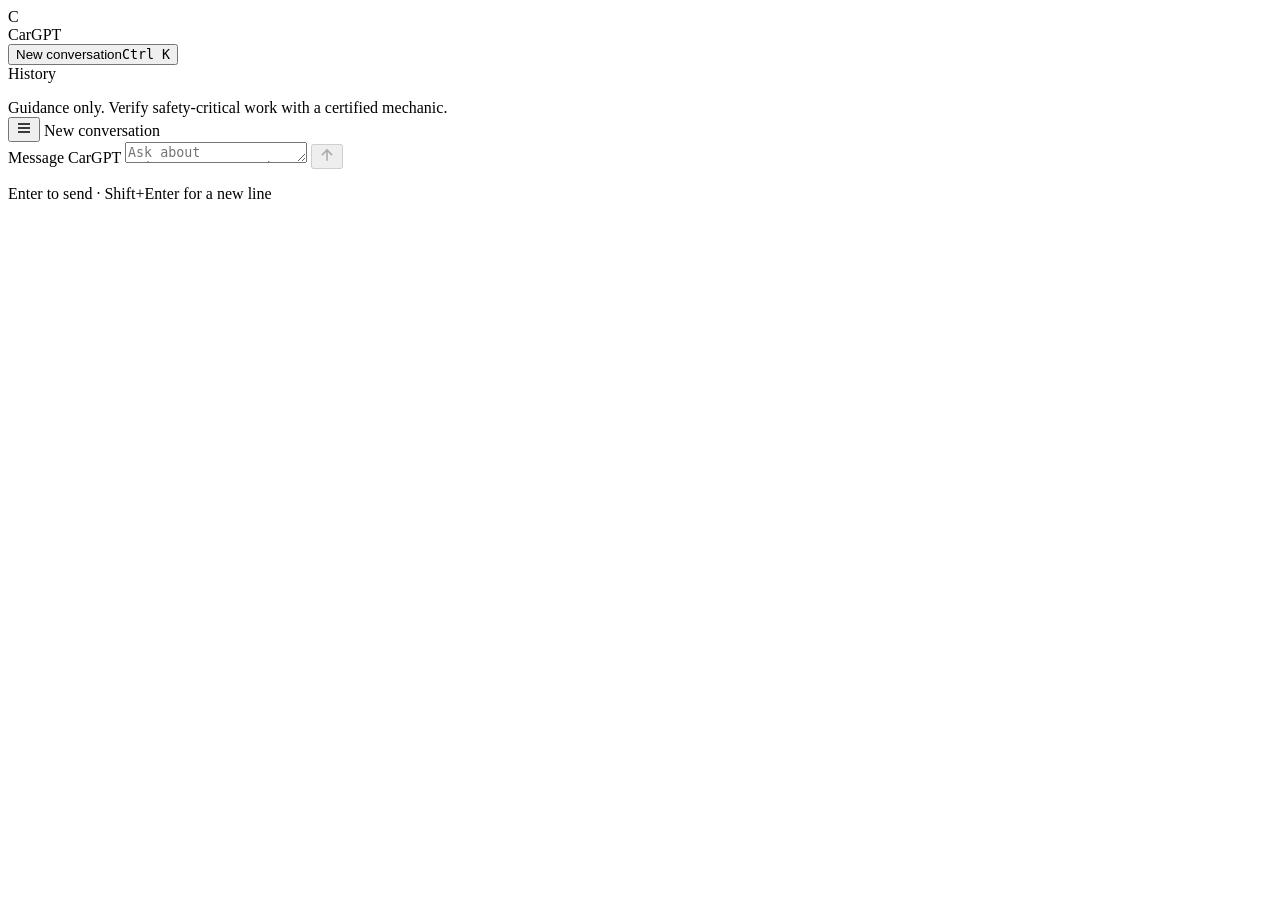
==== cargpt-backend/public/index.html @ 1f325994 "Full backend and readme done" ====
<!DOCTYPE html>
<html lang="en">
<head>
  <meta charset="utf-8">
  <meta name="viewport" content="width=device-width, initial-scale=1">
  <title>CarGPT — Automotive Assistant</title>
  <meta name="description" content="CarGPT is an AI assistant for maintenance, diagnostics, buying advice and EV questions.">
  <link rel="stylesheet" href="/styles.css">
</head>
<body>
  <div class="app">

    <aside class="sidebar" id="sidebar" aria-label="Conversations">
      <div class="brand">
        <div class="brand-mark" aria-hidden="true">C</div>
        <span class="brand-name">CarGPT</span>
      </div>
      <button class="new-chat" id="newChat" type="button">
        <span>New conversation</span><kbd>Ctrl K</kbd>
      </button>
      <div class="section-label">History</div>
      <ul class="history" id="history"></ul>
      <div class="sidebar-foot">Guidance only. Verify safety-critical work with a certified mechanic.</div>
    </aside>

    <div class="scrim" id="scrim"></div>

    <main class="main">
      <header class="topbar">
        <button class="menu-btn" id="menuBtn" type="button" aria-label="Open conversations" aria-controls="sidebar">
          <svg width="16" height="16" viewBox="0 0 16 16" fill="none" stroke="currentColor" stroke-width="1.5">
            <path d="M2 4h12M2 8h12M2 12h12"/>
          </svg>
        </button>
        <span class="topbar-title" id="topTitle">New conversation</span>
      </header>

      <div class="scroll" id="scroll">
        <div class="column" id="stage"></div>
      </div>

      <div class="composer-wrap">
        <div class="column">
          <form class="composer" id="form" autocomplete="off">
            <label class="sr-only" for="input">Message CarGPT</label>
            <textarea id="input" rows="1" placeholder="Ask about maintenance, warning lights, EVs, buying…" maxlength="2000"></textarea>
            <button class="send" id="send" type="submit" aria-label="Send message" disabled>
              <svg width="16" height="16" viewBox="0 0 16 16" fill="none" stroke="currentColor" stroke-width="1.6" stroke-linecap="square">
                <path d="M8 13V3M3.5 7.5 8 3l4.5 4.5"/>
              </svg>
            </button>
          </form>
          <p class="composer-hint">Enter to send · Shift+Enter for a new line</p>
        </div>
      </div>
    </main>

  </div>

  <script src="/app.js" type="module"></script>
</body>
</html>
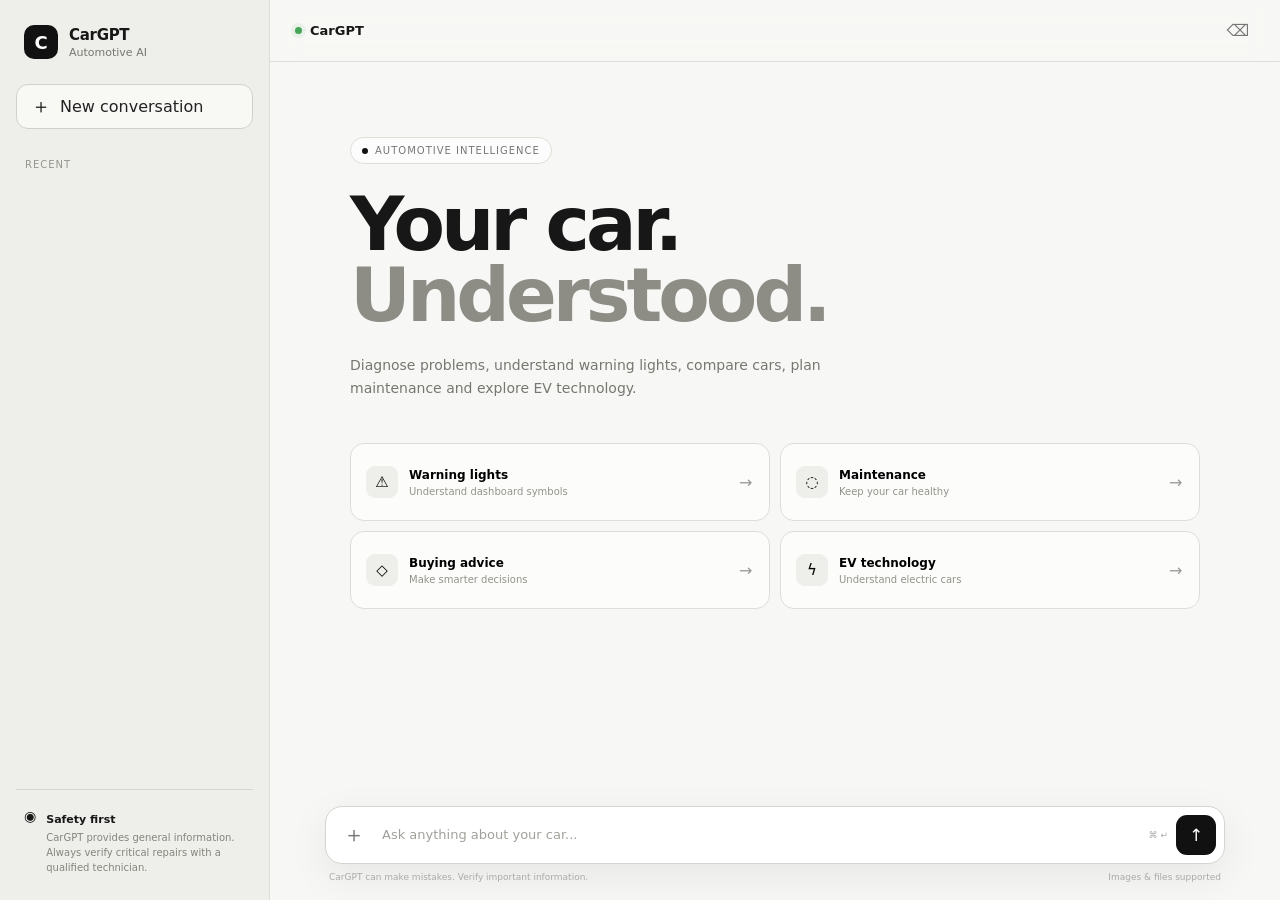
==== commit 4d4ef899: "Updated HTML File" ====
--- a/cargpt-backend/public/index.html
+++ b/cargpt-backend/public/index.html
@@ -1,62 +1,188 @@
 <!DOCTYPE html>
 <html lang="en">
 <head>
-  <meta charset="utf-8">
-  <meta name="viewport" content="width=device-width, initial-scale=1">
-  <title>CarGPT — Automotive Assistant</title>
-  <meta name="description" content="CarGPT is an AI assistant for maintenance, diagnostics, buying advice and EV questions.">
-  <link rel="stylesheet" href="/styles.css">
+    <meta charset="UTF-8">
+    <meta name="viewport" content="width=device-width, initial-scale=1.0">
+    <meta name="description" content="CarGPT is an AI automotive assistant for diagnostics, maintenance, buying advice and EV questions.">
+    <title>CarGPT — Automotive Assistant</title>
+    <link rel="stylesheet" href="styles.css">
 </head>
 <body>
-  <div class="app">
 
-    <aside class="sidebar" id="sidebar" aria-label="Conversations">
-      <div class="brand">
-        <div class="brand-mark" aria-hidden="true">C</div>
-        <span class="brand-name">CarGPT</span>
-      </div>
-      <button class="new-chat" id="newChat" type="button">
-        <span>New conversation</span><kbd>Ctrl K</kbd>
-      </button>
-      <div class="section-label">History</div>
-      <ul class="history" id="history"></ul>
-      <div class="sidebar-foot">Guidance only. Verify safety-critical work with a certified mechanic.</div>
-    </aside>
+    <div class="app">
 
-    <div class="scrim" id="scrim"></div>
+        <aside class="sidebar" id="sidebar">
+            <div class="brand">
+                <div class="brand-mark">C</div>
+                <div>
+                    <strong>CarGPT</strong>
+                    <span>Automotive AI</span>
+                </div>
+            </div>
 
-    <main class="main">
-      <header class="topbar">
-        <button class="menu-btn" id="menuBtn" type="button" aria-label="Open conversations" aria-controls="sidebar">
-          <svg width="16" height="16" viewBox="0 0 16 16" fill="none" stroke="currentColor" stroke-width="1.5">
-            <path d="M2 4h12M2 8h12M2 12h12"/>
-          </svg>
-        </button>
-        <span class="topbar-title" id="topTitle">New conversation</span>
-      </header>
+            <button class="new-chat" id="newChat">
+                <span>＋</span>
+                <span>New conversation</span>
+            </button>
 
-      <div class="scroll" id="scroll">
-        <div class="column" id="stage"></div>
-      </div>
+            <div class="sidebar-section">
+                <div class="section-label">Recent</div>
+                <div class="history" id="history"></div>
+            </div>
 
-      <div class="composer-wrap">
-        <div class="column">
-          <form class="composer" id="form" autocomplete="off">
-            <label class="sr-only" for="input">Message CarGPT</label>
-            <textarea id="input" rows="1" placeholder="Ask about maintenance, warning lights, EVs, buying…" maxlength="2000"></textarea>
-            <button class="send" id="send" type="submit" aria-label="Send message" disabled>
-              <svg width="16" height="16" viewBox="0 0 16 16" fill="none" stroke="currentColor" stroke-width="1.6" stroke-linecap="square">
-                <path d="M8 13V3M3.5 7.5 8 3l4.5 4.5"/>
-              </svg>
-            </button>
-          </form>
-          <p class="composer-hint">Enter to send · Shift+Enter for a new line</p>
-        </div>
-      </div>
-    </main>
+            <div class="sidebar-bottom">
+                <div class="safety-card">
+                    <span class="safety-icon">◉</span>
+                    <div>
+                        <strong>Safety first</strong>
+                        <p>CarGPT provides general information. Always verify critical repairs with a qualified technician.</p>
+                    </div>
+                </div>
+            </div>
+        </aside>
 
-  </div>
+        <main class="main">
 
-  <script src="/app.js" type="module"></script>
+            <header class="topbar">
+                <button class="mobile-menu" id="mobileMenu" aria-label="Open menu">☰</button>
+
+                <div class="top-title">
+                    <span class="status-dot"></span>
+                    <span>CarGPT</span>
+                </div>
+
+                <div class="top-actions">
+                    <button class="icon-button" id="clearChat" title="Clear conversation">⌫</button>
+                </div>
+            </header>
+
+            <section class="content" id="content">
+
+                <div class="hero" id="hero">
+                    <div class="hero-badge">
+                        <span></span>
+                        Automotive intelligence
+                    </div>
+
+                    <h1>Your car.<br><em>Understood.</em></h1>
+
+                    <p>
+                        Diagnose problems, understand warning lights,
+                        compare cars, plan maintenance and explore EV technology.
+                    </p>
+
+                    <div class="prompt-grid">
+                        <button class="prompt-card" data-prompt="What does my check engine light mean?">
+                            <span class="prompt-icon">⚠</span>
+                            <span>
+                                <strong>Warning lights</strong>
+                                <small>Understand dashboard symbols</small>
+                            </span>
+                            <b>→</b>
+                        </button>
+
+                        <button class="prompt-card" data-prompt="How often should I change my engine oil?">
+                            <span class="prompt-icon">◌</span>
+                            <span>
+                                <strong>Maintenance</strong>
+                                <small>Keep your car healthy</small>
+                            </span>
+                            <b>→</b>
+                        </button>
+
+                        <button class="prompt-card" data-prompt="What should I check before buying a used car?">
+                            <span class="prompt-icon">◇</span>
+                            <span>
+                                <strong>Buying advice</strong>
+                                <small>Make smarter decisions</small>
+                            </span>
+                            <b>→</b>
+                        </button>
+
+                        <button class="prompt-card" data-prompt="Explain how electric vehicle batteries work.">
+                            <span class="prompt-icon">ϟ</span>
+                            <span>
+                                <strong>EV technology</strong>
+                                <small>Understand electric cars</small>
+                            </span>
+                            <b>→</b>
+                        </button>
+                    </div>
+                </div>
+
+                <div class="thread" id="thread"></div>
+
+            </section>
+
+            <div class="composer-area">
+
+                <div class="drop-overlay" id="dropOverlay">
+                    <div class="drop-box">
+                        <div class="drop-symbol">↑</div>
+                        <strong>Drop files here</strong>
+                        <span>Images, PDFs, documents and data files</span>
+                    </div>
+                </div>
+
+                <div class="attachment-tray hidden" id="attachmentTray">
+                    <div class="attachment-header">
+                        <span id="attachmentCount">0 attachments</span>
+                        <button id="clearAttachments">Clear all</button>
+                    </div>
+                    <div class="attachments" id="attachments"></div>
+                </div>
+
+                <div class="composer">
+
+                    <button
+                        class="attach-button"
+                        id="attachButton"
+                        title="Attach files"
+                        aria-label="Attach files"
+                    >
+                        <span>＋</span>
+                    </button>
+
+                    <textarea
+                        id="messageInput"
+                        rows="1"
+                        placeholder="Ask anything about your car..."
+                        aria-label="Message"
+                    ></textarea>
+
+                    <div class="composer-actions">
+                        <span class="shortcut">⌘ ↵</span>
+
+                        <button class="send-button" id="sendButton" aria-label="Send message">
+                            <span>↑</span>
+                        </button>
+                    </div>
+
+                    <input
+                        type="file"
+                        id="fileInput"
+                        multiple
+                        accept="image/*,.pdf,.txt,.csv,.json,.doc,.docx,.xls,.xlsx"
+                        hidden
+                    >
+                </div>
+
+                <div class="composer-footer">
+                    <span>CarGPT can make mistakes. Verify important information.</span>
+                    <span>Images & files supported</span>
+                </div>
+            </div>
+
+        </main>
+    </div>
+
+    <div class="toast-container" id="toastContainer"></div>
+
+    <div class="lightbox hidden" id="lightbox">
+        <button class="lightbox-close" id="lightboxClose">×</button>
+        <img id="lightboxImage" alt="Attachment preview">
+    </div>
+
+    <script src="app.js"></script>
 </body>
-</html>+</html>
--- a/cargpt-backend/public/styles.css
+++ b/cargpt-backend/public/styles.css
@@ -0,0 +1,876 @@
+:root {
+    --bg: #f7f7f5;
+    --surface: #ffffff;
+    --surface-2: #f1f1ee;
+    --border: #deded9;
+    --text: #171717;
+    --muted: #777771;
+    --soft: #9a9a94;
+    --accent: #111111;
+    --sidebar: #eeeeea;
+    --danger: #d94a4a;
+    --radius: 18px;
+}
+
+* {
+    box-sizing: border-box;
+    margin: 0;
+    padding: 0;
+}
+
+body {
+    font-family: Inter, ui-sans-serif, system-ui, -apple-system, BlinkMacSystemFont, "Segoe UI", sans-serif;
+    background: var(--bg);
+    color: var(--text);
+    height: 100vh;
+    overflow: hidden;
+}
+
+button,
+textarea,
+input {
+    font: inherit;
+}
+
+button {
+    border: 0;
+    cursor: pointer;
+}
+
+.app {
+    display: flex;
+    width: 100%;
+    height: 100vh;
+}
+
+.sidebar {
+    width: 270px;
+    flex-shrink: 0;
+    background: var(--sidebar);
+    border-right: 1px solid var(--border);
+    padding: 22px 16px;
+    display: flex;
+    flex-direction: column;
+}
+
+.brand {
+    display: flex;
+    align-items: center;
+    gap: 11px;
+    padding: 3px 8px 25px;
+}
+
+.brand-mark {
+    width: 34px;
+    height: 34px;
+    background: #111;
+    color: white;
+    border-radius: 10px;
+    display: grid;
+    place-items: center;
+    font-weight: 800;
+    font-size: 18px;
+}
+
+.brand strong {
+    display: block;
+    font-size: 15px;
+    letter-spacing: -.3px;
+}
+
+.brand span {
+    display: block;
+    color: var(--muted);
+    font-size: 11px;
+    margin-top: 2px;
+}
+
+.new-chat {
+    width: 100%;
+    height: 45px;
+    border: 1px solid #d1d1cb;
+    background: #f8f8f5;
+    border-radius: 12px;
+    display: flex;
+    align-items: center;
+    gap: 9px;
+    padding: 0 14px;
+    color: #222;
+    transition: .2s;
+}
+
+.new-chat:hover {
+    background: white;
+    transform: translateY(-1px);
+}
+
+.new-chat span:first-child {
+    font-size: 20px;
+}
+
+.sidebar-section {
+    margin-top: 30px;
+    flex: 1;
+    min-height: 0;
+}
+
+.section-label {
+    text-transform: uppercase;
+    letter-spacing: 1px;
+    color: #96968f;
+    font-size: 10px;
+    padding: 0 9px 10px;
+}
+
+.history {
+    overflow-y: auto;
+    max-height: calc(100vh - 260px);
+}
+
+.history-item {
+    padding: 10px;
+    border-radius: 9px;
+    color: #555;
+    font-size: 12px;
+    white-space: nowrap;
+    overflow: hidden;
+    text-overflow: ellipsis;
+    cursor: pointer;
+}
+
+.history-item:hover {
+    background: #e5e5e0;
+}
+
+.safety-card {
+    border-top: 1px solid #d7d7d1;
+    padding: 18px 8px 3px;
+    display: flex;
+    gap: 10px;
+}
+
+.safety-icon {
+    font-size: 14px;
+}
+
+.safety-card strong {
+    font-size: 11px;
+}
+
+.safety-card p {
+    color: #85857e;
+    font-size: 10px;
+    line-height: 1.5;
+    margin-top: 3px;
+}
+
+.main {
+    min-width: 0;
+    flex: 1;
+    height: 100%;
+    position: relative;
+    display: flex;
+    flex-direction: column;
+}
+
+.topbar {
+    height: 62px;
+    flex-shrink: 0;
+    border-bottom: 1px solid var(--border);
+    display: flex;
+    align-items: center;
+    justify-content: space-between;
+    padding: 0 25px;
+    background: rgba(247, 247, 245, .88);
+    backdrop-filter: blur(14px);
+    z-index: 5;
+}
+
+.top-title {
+    display: flex;
+    align-items: center;
+    gap: 8px;
+    font-size: 13px;
+    font-weight: 650;
+}
+
+.status-dot {
+    width: 7px;
+    height: 7px;
+    background: #45a65a;
+    border-radius: 50%;
+    box-shadow: 0 0 0 4px rgba(69,166,90,.08);
+}
+
+.top-actions {
+    display: flex;
+    gap: 7px;
+}
+
+.icon-button,
+.mobile-menu {
+    width: 34px;
+    height: 34px;
+    background: transparent;
+    border-radius: 9px;
+    color: #777;
+}
+
+.icon-button:hover,
+.mobile-menu:hover {
+    background: #eaeae5;
+    color: #111;
+}
+
+.mobile-menu {
+    display: none;
+}
+
+.content {
+    flex: 1;
+    min-height: 0;
+    overflow-y: auto;
+    scroll-behavior: smooth;
+}
+
+.hero {
+    max-width: 900px;
+    margin: 0 auto;
+    padding: 75px 25px 45px;
+}
+
+.hero-badge {
+    display: inline-flex;
+    align-items: center;
+    gap: 7px;
+    border: 1px solid var(--border);
+    background: rgba(255,255,255,.7);
+    padding: 7px 11px;
+    border-radius: 30px;
+    color: #777;
+    font-size: 10px;
+    text-transform: uppercase;
+    letter-spacing: 1px;
+}
+
+.hero-badge span {
+    width: 6px;
+    height: 6px;
+    border-radius: 50%;
+    background: #111;
+}
+
+.hero h1 {
+    font-size: clamp(45px, 6vw, 75px);
+    line-height: .95;
+    letter-spacing: -4px;
+    margin: 25px 0 22px;
+    font-weight: 750;
+}
+
+.hero h1 em {
+    color: #8d8d86;
+    font-style: normal;
+}
+
+.hero > p {
+    max-width: 540px;
+    color: var(--muted);
+    line-height: 1.7;
+    font-size: 14px;
+    margin-bottom: 42px;
+}
+
+.prompt-grid {
+    display: grid;
+    grid-template-columns: 1fr 1fr;
+    gap: 10px;
+}
+
+.prompt-card {
+    min-height: 78px;
+    padding: 15px;
+    border: 1px solid var(--border);
+    border-radius: 14px;
+    background: rgba(255,255,255,.68);
+    display: grid;
+    grid-template-columns: 33px 1fr 15px;
+    align-items: center;
+    gap: 10px;
+    text-align: left;
+    transition: .2s;
+}
+
+.prompt-card:hover {
+    border-color: #aaa;
+    background: #fff;
+    transform: translateY(-2px);
+}
+
+.prompt-icon {
+    width: 32px;
+    height: 32px;
+    border-radius: 9px;
+    background: #eeeeea;
+    display: grid;
+    place-items: center;
+    font-size: 15px;
+}
+
+.prompt-card strong {
+    display: block;
+    font-size: 12px;
+}
+
+.prompt-card small {
+    display: block;
+    margin-top: 4px;
+    color: #92928b;
+    font-size: 10px;
+}
+
+.prompt-card b {
+    color: #999;
+    font-weight: 400;
+}
+
+.thread {
+    width: min(900px, 100%);
+    margin: 0 auto;
+    padding: 10px 25px 200px;
+}
+
+.message {
+    display: flex;
+    gap: 12px;
+    margin: 25px 0;
+    animation: messageIn .25s ease;
+}
+
+@keyframes messageIn {
+    from {
+        opacity: 0;
+        transform: translateY(8px);
+    }
+    to {
+        opacity: 1;
+        transform: translateY(0);
+    }
+}
+
+.message.user {
+    justify-content: flex-end;
+}
+
+.message-avatar {
+    width: 30px;
+    height: 30px;
+    flex-shrink: 0;
+    border-radius: 9px;
+    display: grid;
+    place-items: center;
+    font-size: 11px;
+    font-weight: 700;
+}
+
+.assistant .message-avatar {
+    background: #111;
+    color: white;
+}
+
+.user .message-avatar {
+    background: #deded8;
+}
+
+.message-body {
+    max-width: 720px;
+}
+
+.message-name {
+    color: #888;
+    font-size: 10px;
+    margin-bottom: 6px;
+}
+
+.message-text {
+    font-size: 14px;
+    line-height: 1.7;
+    white-space: pre-wrap;
+}
+
+.user .message-text {
+    background: #111;
+    color: white;
+    padding: 11px 15px;
+    border-radius: 16px 16px 4px 16px;
+}
+
+.assistant .message-text {
+    color: #30302d;
+}
+
+.typing {
+    display: flex;
+    gap: 4px;
+    padding: 7px 0;
+}
+
+.typing span {
+    width: 5px;
+    height: 5px;
+    background: #999;
+    border-radius: 50%;
+    animation: bounce 1s infinite;
+}
+
+.typing span:nth-child(2) {
+    animation-delay: .15s;
+}
+
+.typing span:nth-child(3) {
+    animation-delay: .3s;
+}
+
+@keyframes bounce {
+    0%, 60%, 100% {
+        transform: translateY(0);
+    }
+    30% {
+        transform: translateY(-4px);
+    }
+}
+
+.composer-area {
+    position: absolute;
+    left: 0;
+    right: 0;
+    bottom: 0;
+    padding: 15px 25px 18px;
+    background: linear-gradient(transparent, var(--bg) 25%);
+    z-index: 4;
+}
+
+.composer {
+    width: min(900px, 100%);
+    margin: 0 auto;
+    min-height: 58px;
+    background: white;
+    border: 1px solid #d5d5cf;
+    border-radius: 17px;
+    display: flex;
+    align-items: flex-end;
+    padding: 8px;
+    box-shadow: 0 12px 40px rgba(0,0,0,.07);
+    transition: .2s;
+}
+
+.composer:focus-within {
+    border-color: #a8a8a0;
+    box-shadow: 0 12px 40px rgba(0,0,0,.1);
+}
+
+.attach-button {
+    width: 40px;
+    height: 40px;
+    flex-shrink: 0;
+    border-radius: 11px;
+    background: transparent;
+    color: #777;
+    font-size: 22px;
+    transition: .2s;
+}
+
+.attach-button:hover {
+    background: #f0f0ec;
+    color: #111;
+}
+
+#messageInput {
+    resize: none;
+    border: 0;
+    outline: 0;
+    background: transparent;
+    flex: 1;
+    min-height: 40px;
+    max-height: 160px;
+    padding: 11px 8px;
+    line-height: 1.4;
+    font-size: 13px;
+    color: #222;
+}
+
+#messageInput::placeholder {
+    color: #a1a19b;
+}
+
+.composer-actions {
+    display: flex;
+    align-items: center;
+    gap: 8px;
+}
+
+.shortcut {
+    color: #aaa;
+    font-size: 9px;
+}
+
+.send-button {
+    width: 40px;
+    height: 40px;
+    border-radius: 11px;
+    background: #111;
+    color: white;
+    display: grid;
+    place-items: center;
+    font-size: 17px;
+    transition: .2s;
+}
+
+.send-button:hover {
+    transform: translateY(-1px);
+    background: #292929;
+}
+
+.send-button:disabled {
+    opacity: .35;
+    cursor: not-allowed;
+    transform: none;
+}
+
+.composer-footer {
+    width: min(900px, 100%);
+    margin: 8px auto 0;
+    display: flex;
+    justify-content: space-between;
+    color: #aaa;
+    font-size: 9px;
+    padding: 0 4px;
+}
+
+.attachment-tray {
+    width: min(900px, 100%);
+    margin: 0 auto 8px;
+    padding: 10px;
+    background: rgba(255,255,255,.96);
+    border: 1px solid var(--border);
+    border-radius: 15px;
+}
+
+.hidden {
+    display: none !important;
+}
+
+.attachment-header {
+    display: flex;
+    justify-content: space-between;
+    align-items: center;
+    margin-bottom: 9px;
+    color: #777;
+    font-size: 10px;
+}
+
+.attachment-header button {
+    background: transparent;
+    color: #888;
+    font-size: 10px;
+}
+
+.attachment-header button:hover {
+    color: var(--danger);
+}
+
+.attachments {
+    display: flex;
+    gap: 8px;
+    overflow-x: auto;
+    padding-bottom: 2px;
+}
+
+.attachment {
+    position: relative;
+    width: 120px;
+    min-width: 120px;
+    height: 88px;
+    border: 1px solid var(--border);
+    border-radius: 11px;
+    background: #f7f7f4;
+    overflow: hidden;
+}
+
+.attachment-image {
+    width: 100%;
+    height: 100%;
+    object-fit: cover;
+    cursor: pointer;
+}
+
+.file-preview {
+    height: 100%;
+    padding: 12px 9px;
+    display: flex;
+    flex-direction: column;
+    justify-content: center;
+    gap: 5px;
+}
+
+.file-icon {
+    font-size: 21px;
+}
+
+.file-name {
+    font-size: 9px;
+    white-space: nowrap;
+    overflow: hidden;
+    text-overflow: ellipsis;
+}
+
+.file-size {
+    color: #999;
+    font-size: 8px;
+}
+
+.remove-attachment {
+    position: absolute;
+    top: 5px;
+    right: 5px;
+    width: 21px;
+    height: 21px;
+    border-radius: 50%;
+    background: rgba(0,0,0,.72);
+    color: white;
+    font-size: 14px;
+    display: grid;
+    place-items: center;
+    z-index: 2;
+}
+
+.message-attachments {
+    display: flex;
+    flex-wrap: wrap;
+    gap: 7px;
+    margin-top: 8px;
+}
+
+.message-file {
+    border: 1px solid var(--border);
+    border-radius: 10px;
+    background: #f4f4f0;
+    padding: 9px 11px;
+    display: flex;
+    align-items: center;
+    gap: 8px;
+    max-width: 220px;
+}
+
+.message-file img {
+    width: 45px;
+    height: 45px;
+    border-radius: 7px;
+    object-fit: cover;
+    cursor: pointer;
+}
+
+.message-file-info {
+    min-width: 0;
+}
+
+.message-file-name {
+    font-size: 10px;
+    font-weight: 600;
+    white-space: nowrap;
+    overflow: hidden;
+    text-overflow: ellipsis;
+}
+
+.message-file-size {
+    color: #999;
+    font-size: 8px;
+    margin-top: 3px;
+}
+
+.drop-overlay {
+    position: absolute;
+    inset: 0;
+    background: rgba(245,245,242,.92);
+    backdrop-filter: blur(8px);
+    z-index: 20;
+    display: none;
+    place-items: center;
+}
+
+.drop-overlay.active {
+    display: grid;
+}
+
+.drop-box {
+    width: min(420px, 90%);
+    height: 220px;
+    border: 2px dashed #999;
+    border-radius: 22px;
+    display: grid;
+    place-items: center;
+    align-content: center;
+    gap: 8px;
+    text-align: center;
+}
+
+.drop-symbol {
+    font-size: 38px;
+    margin-bottom: 5px;
+}
+
+.drop-box strong {
+    font-size: 16px;
+}
+
+.drop-box span {
+    color: #888;
+    font-size: 11px;
+}
+
+.toast-container {
+    position: fixed;
+    top: 75px;
+    right: 20px;
+    z-index: 100;
+    display: flex;
+    flex-direction: column;
+    gap: 8px;
+}
+
+.toast {
+    background: #111;
+    color: white;
+    padding: 11px 14px;
+    border-radius: 10px;
+    font-size: 11px;
+    box-shadow: 0 10px 30px rgba(0,0,0,.18);
+    animation: toastIn .25s ease;
+}
+
+.toast.error {
+    background: #a72e2e;
+}
+
+@keyframes toastIn {
+    from {
+        opacity: 0;
+        transform: translateX(15px);
+    }
+    to {
+        opacity: 1;
+        transform: translateX(0);
+    }
+}
+
+.lightbox {
+    position: fixed;
+    inset: 0;
+    background: rgba(0,0,0,.88);
+    z-index: 200;
+    display: grid;
+    place-items: center;
+    padding: 40px;
+}
+
+.lightbox img {
+    max-width: min(100%, 1000px);
+    max-height: 90vh;
+    object-fit: contain;
+    border-radius: 10px;
+}
+
+.lightbox-close {
+    position: fixed;
+    top: 20px;
+    right: 25px;
+    width: 40px;
+    height: 40px;
+    border-radius: 50%;
+    background: rgba(255,255,255,.15);
+    color: white;
+    font-size: 25px;
+}
+
+@media (max-width: 760px) {
+    .sidebar {
+        position: fixed;
+        left: -280px;
+        top: 0;
+        bottom: 0;
+        z-index: 50;
+        transition: .25s;
+        box-shadow: 10px 0 30px rgba(0,0,0,.12);
+    }
+
+    .sidebar.open {
+        left: 0;
+    }
+
+    .mobile-menu {
+        display: block;
+    }
+
+    .topbar {
+        padding: 0 15px;
+    }
+
+    .hero {
+        padding: 55px 18px 30px;
+    }
+
+    .hero h1 {
+        font-size: 50px;
+        letter-spacing: -3px;
+    }
+
+    .hero > p {
+        font-size: 13px;
+    }
+
+    .prompt-grid {
+        grid-template-columns: 1fr;
+    }
+
+    .thread {
+        padding-left: 18px;
+        padding-right: 18px;
+    }
+
+    .composer-area {
+        padding: 10px 12px 13px;
+    }
+
+    .composer-footer span:last-child {
+        display: none;
+    }
+
+    .shortcut {
+        display: none;
+    }
+
+    .message-body {
+        max-width: calc(100vw - 90px);
+    }
+}
+
+@media (max-width: 450px) {
+    .hero h1 {
+        font-size: 43px;
+    }
+
+    .composer {
+        border-radius: 14px;
+    }
+
+    .attach-button,
+    .send-button {
+        width: 37px;
+        height: 37px;
+    }
+
+    .attachment {
+        width: 105px;
+        min-width: 105px;
+    }
+}
